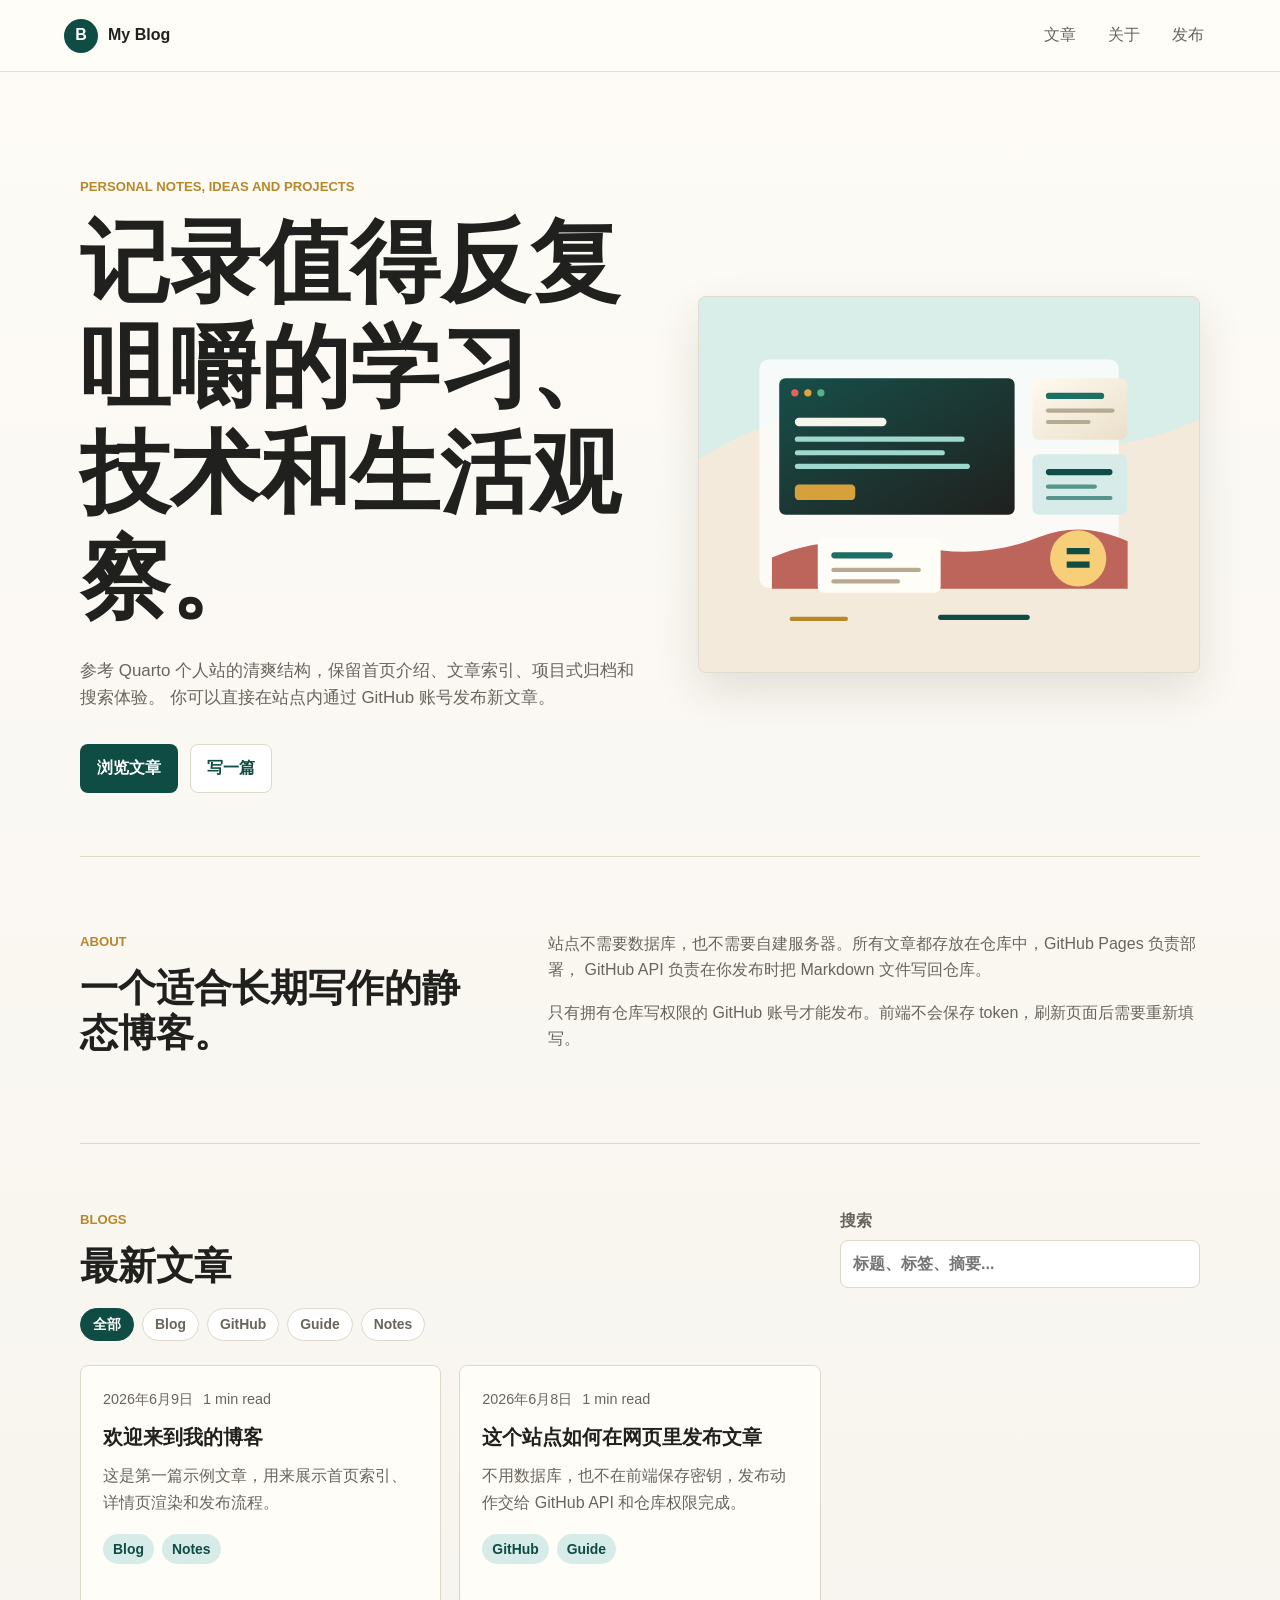
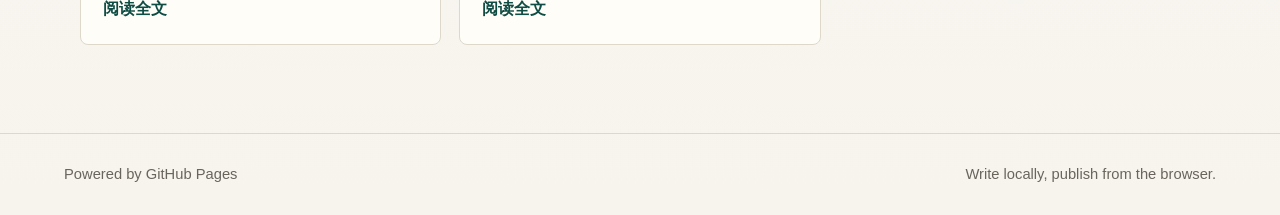
==== index.html @ bd6d5cb2 "initial" ====
<!doctype html>
<html lang="zh-CN">
  <head>
    <meta charset="utf-8">
    <meta name="viewport" content="width=device-width, initial-scale=1">
    <meta name="description" content="一个可直接在网页中发布文章的个人博客。">
    <title>My Blog</title>
    <link rel="stylesheet" href="assets/styles.css">
  </head>
  <body>
    <header class="site-header">
      <a class="brand" href="index.html" aria-label="回到首页">
        <span class="brand-mark">B</span>
        <span>My Blog</span>
      </a>
      <nav class="nav-links" aria-label="主导航">
        <a href="#posts">文章</a>
        <a href="#about">关于</a>
        <a href="publish.html">发布</a>
      </nav>
    </header>

    <main>
      <section class="hero-section" aria-labelledby="hero-title">
        <div class="hero-copy">
          <p class="eyebrow">Personal notes, ideas and projects</p>
          <h1 id="hero-title">记录值得反复咀嚼的学习、技术和生活观察。</h1>
          <p class="hero-text">
            参考 Quarto 个人站的清爽结构，保留首页介绍、文章索引、项目式归档和搜索体验。
            你可以直接在站点内通过 GitHub 账号发布新文章。
          </p>
          <div class="hero-actions">
            <a class="button primary" href="#posts">浏览文章</a>
            <a class="button secondary" href="publish.html">写一篇</a>
          </div>
        </div>
        <div class="hero-visual" aria-hidden="true">
          <img src="assets/hero.svg" alt="">
        </div>
      </section>

      <section class="intro-grid" id="about" aria-labelledby="about-title">
        <div>
          <p class="section-kicker">About</p>
          <h2 id="about-title">一个适合长期写作的静态博客。</h2>
        </div>
        <div class="intro-copy">
          <p>
            站点不需要数据库，也不需要自建服务器。所有文章都存放在仓库中，GitHub Pages 负责部署，
            GitHub API 负责在你发布时把 Markdown 文件写回仓库。
          </p>
          <p>
            只有拥有仓库写权限的 GitHub 账号才能发布。前端不会保存 token，刷新页面后需要重新填写。
          </p>
        </div>
      </section>

      <section class="posts-section" id="posts" aria-labelledby="posts-title">
        <div class="section-heading">
          <div>
            <p class="section-kicker">Blogs</p>
            <h2 id="posts-title">最新文章</h2>
          </div>
          <label class="search-box">
            <span>搜索</span>
            <input id="searchInput" type="search" placeholder="标题、标签、摘要..." autocomplete="off">
          </label>
        </div>
        <div class="filters" id="tagFilters" aria-label="文章标签筛选"></div>
        <div class="post-list" id="postList" aria-live="polite"></div>
        <p class="empty-state hidden" id="emptyState">没有找到匹配的文章。</p>
      </section>
    </main>

    <footer class="site-footer">
      <span>Powered by GitHub Pages</span>
      <span>Write locally, publish from the browser.</span>
    </footer>

    <script src="assets/home.js" type="module"></script>
  </body>
</html>
---- assets/styles.css ----
:root {
  color-scheme: light;
  --bg: #f7f4ee;
  --surface: #fffdf8;
  --surface-strong: #ffffff;
  --ink: #20201e;
  --muted: #69655d;
  --line: #ded8cb;
  --accent: #1d6f64;
  --accent-dark: #0f4c43;
  --accent-soft: #d7ece8;
  --gold: #b7872a;
  --rose: #b9584f;
  --shadow: 0 18px 45px rgba(44, 39, 28, 0.12);
  --radius: 8px;
  font-family:
    Inter, "Segoe UI", "PingFang SC", "Microsoft YaHei", Arial, sans-serif;
}

* {
  box-sizing: border-box;
}

html {
  scroll-behavior: smooth;
}

body {
  margin: 0;
  color: var(--ink);
  background:
    linear-gradient(180deg, rgba(255, 253, 248, 0.8), rgba(247, 244, 238, 0.95)),
    var(--bg);
  line-height: 1.65;
}

a {
  color: inherit;
}

img {
  display: block;
  max-width: 100%;
}

button,
input,
textarea {
  font: inherit;
}

.site-header {
  position: sticky;
  top: 0;
  z-index: 10;
  display: flex;
  align-items: center;
  justify-content: space-between;
  gap: 24px;
  min-height: 72px;
  padding: 14px clamp(18px, 5vw, 72px);
  border-bottom: 1px solid rgba(222, 216, 203, 0.8);
  background: rgba(255, 253, 248, 0.9);
  backdrop-filter: blur(18px);
}

.brand,
.nav-links,
.hero-actions,
.publish-actions,
.meta-row,
.tag-row,
.filters {
  display: flex;
  align-items: center;
}

.brand {
  gap: 10px;
  font-weight: 800;
  text-decoration: none;
}

.brand-mark {
  display: grid;
  width: 34px;
  height: 34px;
  place-items: center;
  border-radius: 50%;
  color: #fff;
  background: var(--accent-dark);
}

.nav-links {
  flex-wrap: wrap;
  justify-content: flex-end;
  gap: 8px;
}

.nav-links a {
  padding: 8px 12px;
  border-radius: 999px;
  color: var(--muted);
  text-decoration: none;
}

.nav-links a:hover,
.nav-links a[aria-current="page"] {
  color: var(--accent-dark);
  background: var(--accent-soft);
}

main {
  width: min(1120px, calc(100% - 36px));
  margin: 0 auto;
}

.hero-section {
  display: grid;
  grid-template-columns: minmax(0, 1.05fr) minmax(320px, 0.95fr);
  gap: clamp(28px, 5vw, 72px);
  align-items: center;
  min-height: calc(100vh - 116px);
  padding: clamp(46px, 8vw, 92px) 0 clamp(28px, 4vw, 54px);
}

.hero-copy {
  max-width: 680px;
}

.eyebrow,
.section-kicker {
  margin: 0 0 12px;
  color: var(--gold);
  font-size: 0.82rem;
  font-weight: 800;
  letter-spacing: 0;
  text-transform: uppercase;
}

h1,
h2,
h3 {
  margin: 0;
  line-height: 1.18;
}

h1 {
  max-width: 820px;
  font-size: clamp(2.45rem, 7vw, 5.8rem);
}

h2 {
  font-size: clamp(1.75rem, 3vw, 2.8rem);
}

h3 {
  font-size: 1.24rem;
}

.hero-text {
  max-width: 650px;
  margin: 24px 0 0;
  color: var(--muted);
  font-size: 1.06rem;
}

.hero-actions {
  flex-wrap: wrap;
  gap: 12px;
  margin-top: 32px;
}

.button {
  display: inline-flex;
  align-items: center;
  justify-content: center;
  min-height: 44px;
  padding: 10px 16px;
  border: 1px solid transparent;
  border-radius: var(--radius);
  font-weight: 800;
  text-decoration: none;
  cursor: pointer;
}

.button.primary {
  color: #fff;
  background: var(--accent-dark);
}

.button.primary:hover {
  background: #083a33;
}

.button.secondary {
  color: var(--accent-dark);
  border-color: var(--line);
  background: var(--surface-strong);
}

.button.secondary:hover {
  border-color: var(--accent);
}

.hero-visual {
  overflow: hidden;
  border: 1px solid rgba(222, 216, 203, 0.88);
  border-radius: var(--radius);
  box-shadow: var(--shadow);
  background: #f4eee0;
}

.intro-grid {
  display: grid;
  grid-template-columns: minmax(220px, 0.78fr) minmax(0, 1.22fr);
  gap: clamp(24px, 4vw, 64px);
  padding: 74px 0;
  border-top: 1px solid var(--line);
}

.intro-copy p {
  margin: 0 0 16px;
  color: var(--muted);
}

.posts-section {
  padding: 64px 0 88px;
  border-top: 1px solid var(--line);
}

.section-heading {
  display: flex;
  align-items: end;
  justify-content: space-between;
  gap: 24px;
  margin-bottom: 20px;
}

.section-heading.compact {
  align-items: center;
  margin: 0;
}

.search-box {
  display: grid;
  gap: 6px;
  width: min(360px, 100%);
  color: var(--muted);
  font-weight: 700;
}

input,
textarea {
  width: 100%;
  min-height: 44px;
  border: 1px solid var(--line);
  border-radius: var(--radius);
  padding: 10px 12px;
  color: var(--ink);
  background: var(--surface-strong);
  outline: none;
}

textarea {
  resize: vertical;
}

input:focus,
textarea:focus {
  border-color: var(--accent);
  box-shadow: 0 0 0 3px rgba(29, 111, 100, 0.16);
}

.filters {
  flex-wrap: wrap;
  gap: 8px;
  margin: 18px 0 24px;
}

.tag-filter,
.tag {
  display: inline-flex;
  align-items: center;
  min-height: 30px;
  border-radius: 999px;
  font-size: 0.87rem;
  font-weight: 750;
}

.tag-filter {
  border: 1px solid var(--line);
  padding: 4px 12px;
  color: var(--muted);
  background: var(--surface-strong);
  cursor: pointer;
}

.tag-filter.active {
  color: #fff;
  border-color: var(--accent-dark);
  background: var(--accent-dark);
}

.post-list {
  display: grid;
  grid-template-columns: repeat(3, minmax(0, 1fr));
  gap: 18px;
}

.post-card {
  display: flex;
  flex-direction: column;
  min-height: 280px;
  padding: 22px;
  border: 1px solid var(--line);
  border-radius: var(--radius);
  background: var(--surface);
  text-decoration: none;
  transition:
    transform 160ms ease,
    box-shadow 160ms ease,
    border-color 160ms ease;
}

.post-card:hover {
  transform: translateY(-3px);
  border-color: rgba(29, 111, 100, 0.45);
  box-shadow: var(--shadow);
}

.post-card p {
  margin: 14px 0 0;
  color: var(--muted);
}

.post-card .read-more {
  margin-top: auto;
  color: var(--accent-dark);
  font-weight: 850;
}

.meta-row {
  flex-wrap: wrap;
  gap: 10px;
  margin-bottom: 14px;
  color: var(--muted);
  font-size: 0.9rem;
}

.tag-row {
  flex-wrap: wrap;
  gap: 8px;
  margin-top: 18px;
}

.tag {
  padding: 3px 10px;
  color: var(--accent-dark);
  background: var(--accent-soft);
}

.empty-state,
.loading {
  color: var(--muted);
}

.hidden {
  display: none;
}

.article-shell,
.publish-shell {
  padding: 54px 0 88px;
}

.back-link {
  display: inline-block;
  margin-bottom: 26px;
  color: var(--accent-dark);
  font-weight: 800;
  text-decoration: none;
}

.article {
  width: min(820px, 100%);
}

.article header {
  margin-bottom: 34px;
  padding-bottom: 28px;
  border-bottom: 1px solid var(--line);
}

.article h1 {
  font-size: clamp(2rem, 6vw, 4.25rem);
}

.article h2 {
  margin-top: 2em;
  font-size: clamp(1.45rem, 3vw, 2rem);
}

.article h3 {
  margin-top: 1.6em;
}

.article p,
.article li {
  color: #343330;
}

.article a {
  color: var(--accent-dark);
  font-weight: 700;
}

.article code {
  border-radius: 6px;
  padding: 2px 5px;
  background: #eee7d9;
}

.article pre {
  overflow: auto;
  padding: 16px;
  border-radius: var(--radius);
  color: #f6f1e7;
  background: #20201e;
}

.article pre code {
  padding: 0;
  background: transparent;
}

.article blockquote {
  margin: 22px 0;
  padding: 2px 0 2px 18px;
  border-left: 4px solid var(--accent);
  color: var(--muted);
}

.publish-shell {
  display: grid;
  grid-template-columns: minmax(0, 0.92fr) minmax(320px, 0.78fr);
  gap: 30px;
  align-items: start;
}

.publish-heading {
  grid-column: 1 / -1;
  max-width: 780px;
}

.publish-heading p {
  color: var(--muted);
}

.publish-form,
.preview-panel {
  display: grid;
  gap: 18px;
}

fieldset,
.preview-panel {
  margin: 0;
  border: 1px solid var(--line);
  border-radius: var(--radius);
  padding: 22px;
  background: var(--surface);
}

legend {
  padding: 0 8px;
  color: var(--accent-dark);
  font-weight: 850;
}

label {
  display: grid;
  gap: 7px;
  color: var(--muted);
  font-weight: 750;
}

.form-grid {
  display: grid;
  grid-template-columns: repeat(2, minmax(0, 1fr));
  gap: 14px;
}

fieldset > label,
fieldset > .form-grid {
  margin-top: 14px;
}

.publish-actions {
  justify-content: flex-end;
  gap: 12px;
}

.status {
  margin: 0;
  min-height: 28px;
  color: var(--muted);
  font-weight: 750;
}

.status.success {
  color: var(--accent-dark);
}

.status.error {
  color: var(--rose);
}

.preview-panel {
  position: sticky;
  top: 92px;
}

.article.preview {
  width: 100%;
  max-height: calc(100vh - 210px);
  overflow: auto;
  padding-top: 18px;
}

.article.preview h1 {
  font-size: clamp(1.75rem, 4vw, 2.5rem);
}

.site-footer {
  display: flex;
  flex-wrap: wrap;
  justify-content: space-between;
  gap: 12px;
  padding: 28px clamp(18px, 5vw, 72px);
  border-top: 1px solid var(--line);
  color: var(--muted);
  font-size: 0.92rem;
}

@media (max-width: 920px) {
  .hero-section,
  .intro-grid,
  .publish-shell {
    grid-template-columns: 1fr;
  }

  .hero-section {
    min-height: auto;
  }

  .post-list {
    grid-template-columns: repeat(2, minmax(0, 1fr));
  }

  .preview-panel {
    position: static;
  }

  .article.preview {
    max-height: none;
  }
}

@media (max-width: 640px) {
  .site-header,
  .section-heading,
  .site-footer {
    align-items: flex-start;
    flex-direction: column;
  }

  .site-header {
    position: static;
  }

  main {
    width: min(100% - 28px, 1120px);
  }

  .post-list,
  .form-grid {
    grid-template-columns: 1fr;
  }

  .post-card {
    min-height: 240px;
  }

  .publish-actions {
    align-items: stretch;
    flex-direction: column;
  }

  .button {
    width: 100%;
  }
}
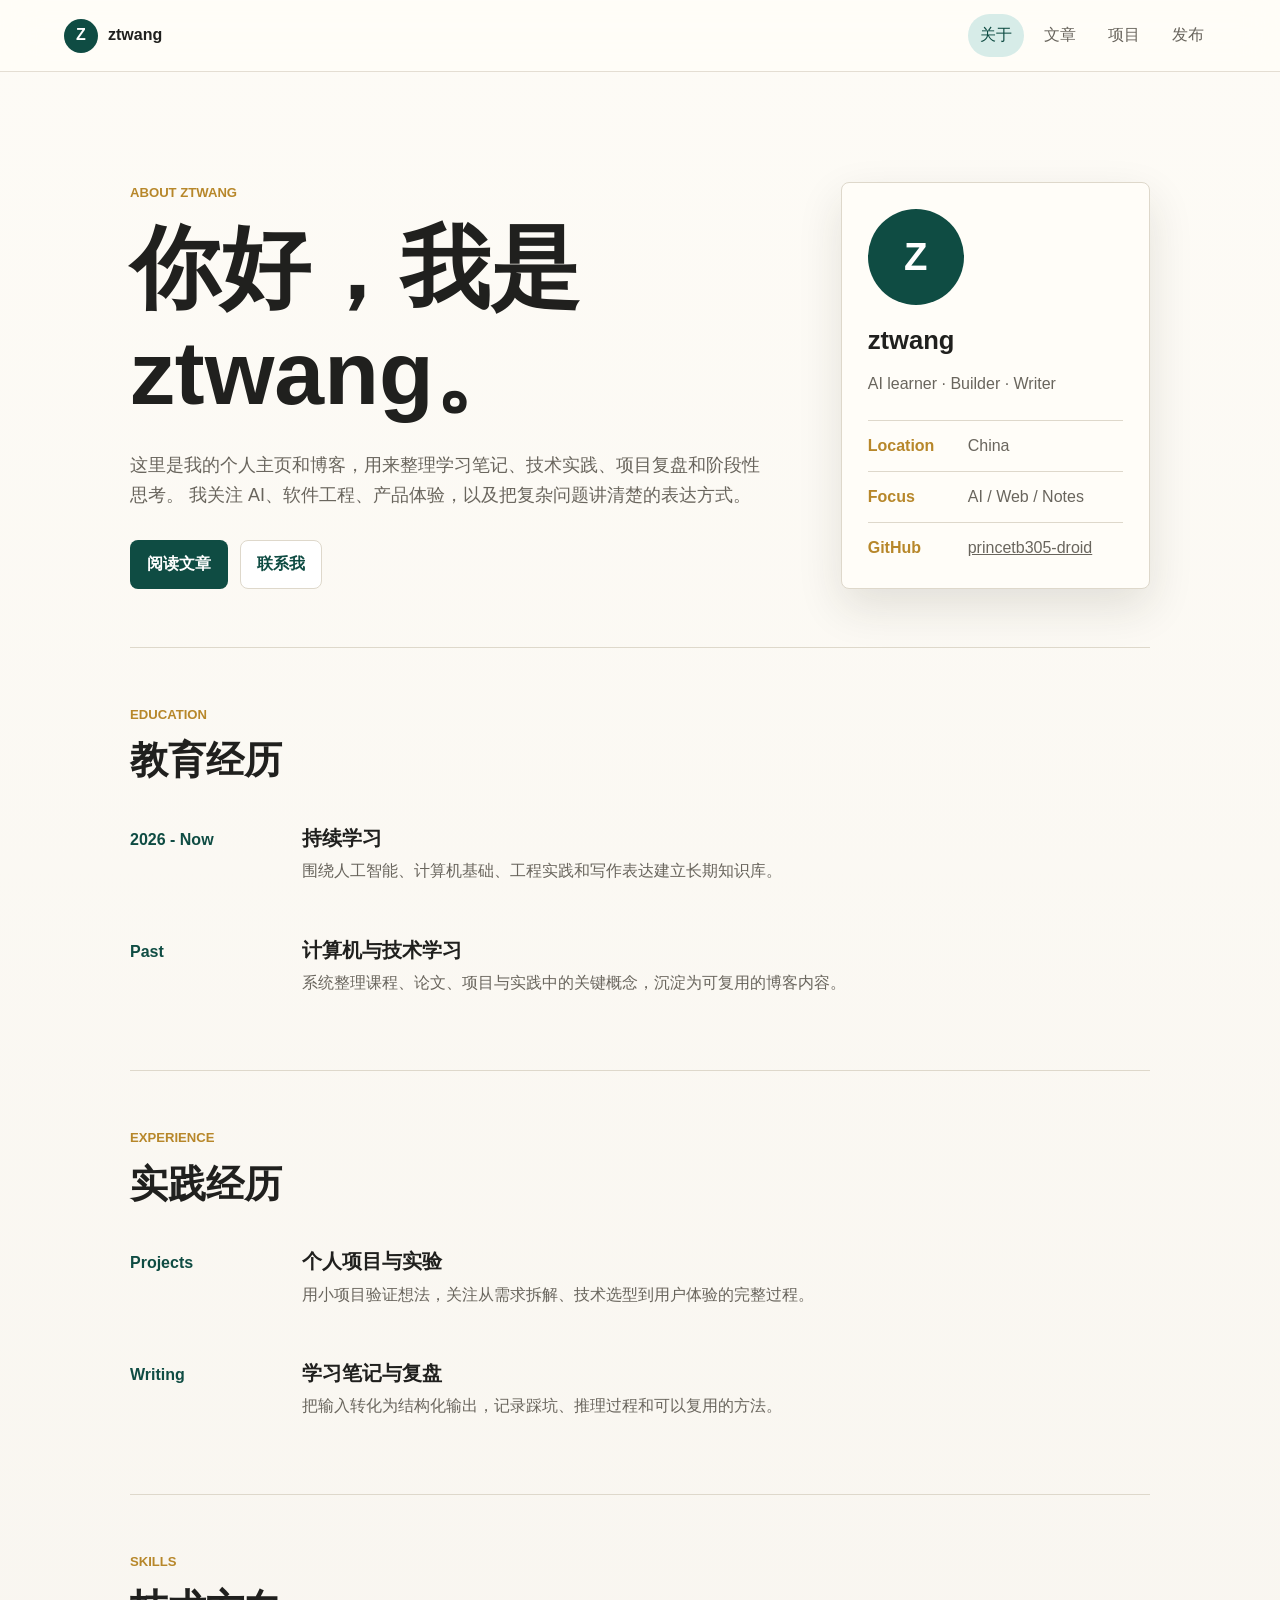
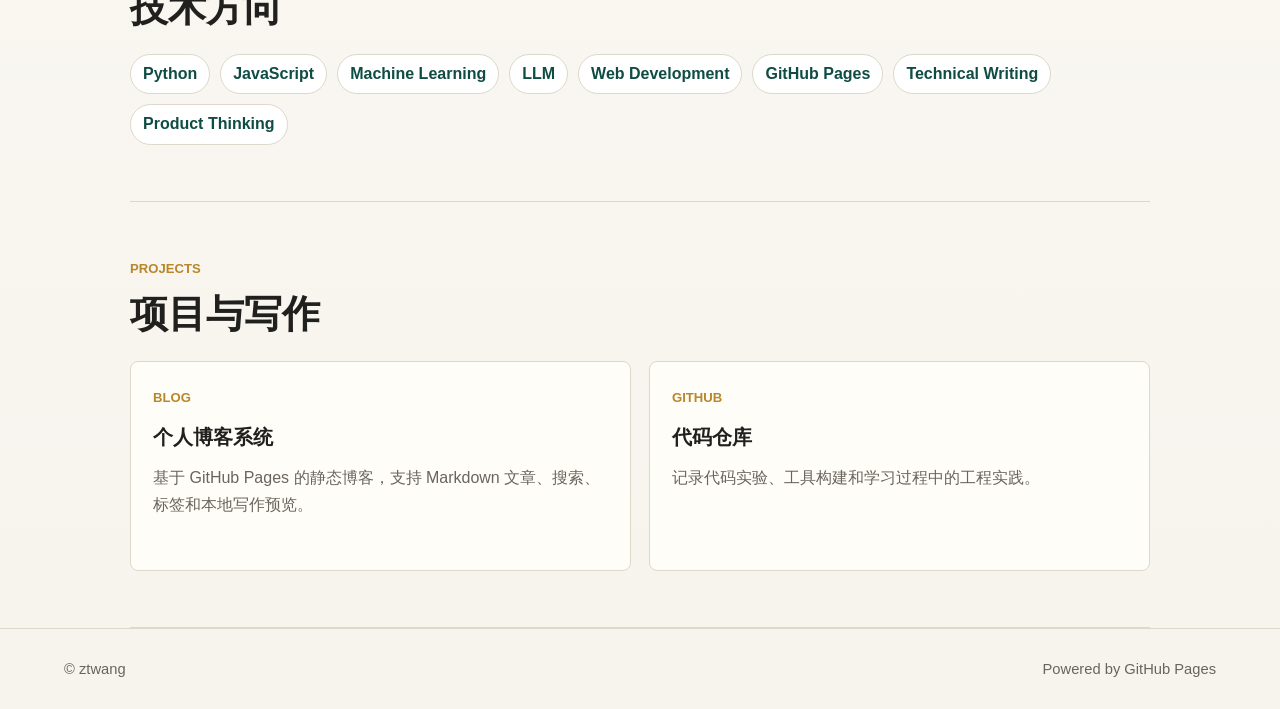
==== commit 3b93fb18: "Update homepage and articles page" ====
--- a/index.html
+++ b/index.html
@@ -3,80 +3,137 @@
   <head>
     <meta charset="utf-8">
     <meta name="viewport" content="width=device-width, initial-scale=1">
-    <meta name="description" content="一个可直接在网页中发布文章的个人博客。">
-    <title>My Blog</title>
+    <meta name="description" content="ztwang 的个人主页与博客。">
+    <title>ztwang - About</title>
     <link rel="stylesheet" href="assets/styles.css">
   </head>
   <body>
     <header class="site-header">
       <a class="brand" href="index.html" aria-label="回到首页">
-        <span class="brand-mark">B</span>
-        <span>My Blog</span>
+        <span class="brand-mark">Z</span>
+        <span>ztwang</span>
       </a>
       <nav class="nav-links" aria-label="主导航">
-        <a href="#posts">文章</a>
-        <a href="#about">关于</a>
+        <a aria-current="page" href="index.html">关于</a>
+        <a href="articles.html">文章</a>
+        <a href="#projects">项目</a>
         <a href="publish.html">发布</a>
       </nav>
     </header>
 
-    <main>
-      <section class="hero-section" aria-labelledby="hero-title">
-        <div class="hero-copy">
-          <p class="eyebrow">Personal notes, ideas and projects</p>
-          <h1 id="hero-title">记录值得反复咀嚼的学习、技术和生活观察。</h1>
-          <p class="hero-text">
-            参考 Quarto 个人站的清爽结构，保留首页介绍、文章索引、项目式归档和搜索体验。
-            你可以直接在站点内通过 GitHub 账号发布新文章。
+    <main class="profile-page">
+      <section class="profile-hero" aria-labelledby="profile-title">
+        <div class="profile-copy">
+          <p class="eyebrow">About ztwang</p>
+          <h1 id="profile-title">你好，我是 ztwang。</h1>
+          <p class="profile-lead">
+            这里是我的个人主页和博客，用来整理学习笔记、技术实践、项目复盘和阶段性思考。
+            我关注 AI、软件工程、产品体验，以及把复杂问题讲清楚的表达方式。
           </p>
-          <div class="hero-actions">
-            <a class="button primary" href="#posts">浏览文章</a>
-            <a class="button secondary" href="publish.html">写一篇</a>
+          <div class="profile-links" aria-label="个人链接">
+            <a class="button primary" href="articles.html">阅读文章</a>
+            <a class="button secondary" href="mailto:your-email@example.com">联系我</a>
           </div>
         </div>
-        <div class="hero-visual" aria-hidden="true">
-          <img src="assets/hero.svg" alt="">
+        <aside class="profile-card" aria-label="个人信息">
+          <div class="avatar" aria-hidden="true">Z</div>
+          <h2>ztwang</h2>
+          <p>AI learner · Builder · Writer</p>
+          <dl class="quick-facts">
+            <div>
+              <dt>Location</dt>
+              <dd>China</dd>
+            </div>
+            <div>
+              <dt>Focus</dt>
+              <dd>AI / Web / Notes</dd>
+            </div>
+            <div>
+              <dt>GitHub</dt>
+              <dd><a href="https://github.com/princetb305-droid">princetb305-droid</a></dd>
+            </div>
+          </dl>
+        </aside>
+      </section>
+
+      <section class="resume-section" aria-labelledby="education-title">
+        <p class="section-kicker">Education</p>
+        <h2 id="education-title">教育经历</h2>
+        <div class="timeline">
+          <article class="timeline-item">
+            <span class="timeline-date">2026 - Now</span>
+            <div>
+              <h3>持续学习</h3>
+              <p>围绕人工智能、计算机基础、工程实践和写作表达建立长期知识库。</p>
+            </div>
+          </article>
+          <article class="timeline-item">
+            <span class="timeline-date">Past</span>
+            <div>
+              <h3>计算机与技术学习</h3>
+              <p>系统整理课程、论文、项目与实践中的关键概念，沉淀为可复用的博客内容。</p>
+            </div>
+          </article>
         </div>
       </section>
 
-      <section class="intro-grid" id="about" aria-labelledby="about-title">
-        <div>
-          <p class="section-kicker">About</p>
-          <h2 id="about-title">一个适合长期写作的静态博客。</h2>
-        </div>
-        <div class="intro-copy">
-          <p>
-            站点不需要数据库，也不需要自建服务器。所有文章都存放在仓库中，GitHub Pages 负责部署，
-            GitHub API 负责在你发布时把 Markdown 文件写回仓库。
-          </p>
-          <p>
-            只有拥有仓库写权限的 GitHub 账号才能发布。前端不会保存 token，刷新页面后需要重新填写。
-          </p>
+      <section class="resume-section" aria-labelledby="experience-title">
+        <p class="section-kicker">Experience</p>
+        <h2 id="experience-title">实践经历</h2>
+        <div class="timeline">
+          <article class="timeline-item">
+            <span class="timeline-date">Projects</span>
+            <div>
+              <h3>个人项目与实验</h3>
+              <p>用小项目验证想法，关注从需求拆解、技术选型到用户体验的完整过程。</p>
+            </div>
+          </article>
+          <article class="timeline-item">
+            <span class="timeline-date">Writing</span>
+            <div>
+              <h3>学习笔记与复盘</h3>
+              <p>把输入转化为结构化输出，记录踩坑、推理过程和可以复用的方法。</p>
+            </div>
+          </article>
         </div>
       </section>
 
-      <section class="posts-section" id="posts" aria-labelledby="posts-title">
-        <div class="section-heading">
-          <div>
-            <p class="section-kicker">Blogs</p>
-            <h2 id="posts-title">最新文章</h2>
-          </div>
-          <label class="search-box">
-            <span>搜索</span>
-            <input id="searchInput" type="search" placeholder="标题、标签、摘要..." autocomplete="off">
-          </label>
+      <section class="resume-section" aria-labelledby="skills-title">
+        <p class="section-kicker">Skills</p>
+        <h2 id="skills-title">技术方向</h2>
+        <div class="skill-cloud">
+          <span>Python</span>
+          <span>JavaScript</span>
+          <span>Machine Learning</span>
+          <span>LLM</span>
+          <span>Web Development</span>
+          <span>GitHub Pages</span>
+          <span>Technical Writing</span>
+          <span>Product Thinking</span>
         </div>
-        <div class="filters" id="tagFilters" aria-label="文章标签筛选"></div>
-        <div class="post-list" id="postList" aria-live="polite"></div>
-        <p class="empty-state hidden" id="emptyState">没有找到匹配的文章。</p>
+      </section>
+
+      <section class="resume-section" id="projects" aria-labelledby="projects-title">
+        <p class="section-kicker">Projects</p>
+        <h2 id="projects-title">项目与写作</h2>
+        <div class="project-grid">
+          <a class="project-card" href="articles.html">
+            <span>Blog</span>
+            <h3>个人博客系统</h3>
+            <p>基于 GitHub Pages 的静态博客，支持 Markdown 文章、搜索、标签和本地写作预览。</p>
+          </a>
+          <a class="project-card" href="https://github.com/princetb305-droid">
+            <span>GitHub</span>
+            <h3>代码仓库</h3>
+            <p>记录代码实验、工具构建和学习过程中的工程实践。</p>
+          </a>
+        </div>
       </section>
     </main>
 
     <footer class="site-footer">
+      <span>© ztwang</span>
       <span>Powered by GitHub Pages</span>
-      <span>Write locally, publish from the browser.</span>
     </footer>
-
-    <script src="assets/home.js" type="module"></script>
   </body>
 </html>
--- a/assets/styles.css
+++ b/assets/styles.css
@@ -211,6 +211,185 @@
   background: #f4eee0;
 }
 
+.profile-page {
+  width: min(1020px, calc(100% - 36px));
+}
+
+.profile-hero {
+  display: grid;
+  grid-template-columns: minmax(0, 1.15fr) minmax(280px, 0.55fr);
+  gap: clamp(28px, 5vw, 64px);
+  align-items: center;
+  padding: clamp(56px, 9vw, 110px) 0 58px;
+  border-bottom: 1px solid var(--line);
+}
+
+.profile-copy {
+  max-width: 720px;
+}
+
+.profile-lead {
+  max-width: 690px;
+  margin: 24px 0 0;
+  color: var(--muted);
+  font-size: 1.12rem;
+}
+
+.profile-links {
+  display: flex;
+  flex-wrap: wrap;
+  gap: 12px;
+  margin-top: 30px;
+}
+
+.profile-card {
+  padding: 26px;
+  border: 1px solid var(--line);
+  border-radius: var(--radius);
+  background: var(--surface);
+  box-shadow: var(--shadow);
+}
+
+.avatar {
+  display: grid;
+  width: 96px;
+  height: 96px;
+  margin-bottom: 20px;
+  place-items: center;
+  border-radius: 50%;
+  color: #fff;
+  background: var(--accent-dark);
+  font-size: 2.4rem;
+  font-weight: 900;
+}
+
+.profile-card h2 {
+  font-size: 1.6rem;
+}
+
+.profile-card p,
+.quick-facts dd,
+.timeline-item p,
+.project-card p,
+.articles-hero p {
+  color: var(--muted);
+}
+
+.quick-facts {
+  display: grid;
+  gap: 12px;
+  margin: 22px 0 0;
+}
+
+.quick-facts div {
+  display: grid;
+  grid-template-columns: 86px minmax(0, 1fr);
+  gap: 14px;
+  padding-top: 12px;
+  border-top: 1px solid var(--line);
+}
+
+.quick-facts dt {
+  color: var(--gold);
+  font-weight: 850;
+}
+
+.quick-facts dd {
+  margin: 0;
+}
+
+.resume-section {
+  padding: 56px 0;
+  border-bottom: 1px solid var(--line);
+}
+
+.timeline {
+  display: grid;
+  gap: 18px;
+  margin-top: 26px;
+}
+
+.timeline-item {
+  display: grid;
+  grid-template-columns: 150px minmax(0, 1fr);
+  gap: 22px;
+  padding: 18px 0;
+}
+
+.timeline-date {
+  color: var(--accent-dark);
+  font-weight: 850;
+}
+
+.timeline-item p {
+  margin: 8px 0 0;
+}
+
+.skill-cloud {
+  display: flex;
+  flex-wrap: wrap;
+  gap: 10px;
+  margin-top: 24px;
+}
+
+.skill-cloud span {
+  display: inline-flex;
+  min-height: 36px;
+  align-items: center;
+  padding: 6px 12px;
+  border: 1px solid var(--line);
+  border-radius: 999px;
+  color: var(--accent-dark);
+  background: var(--surface-strong);
+  font-weight: 800;
+}
+
+.project-grid {
+  display: grid;
+  grid-template-columns: repeat(2, minmax(0, 1fr));
+  gap: 18px;
+  margin-top: 24px;
+}
+
+.project-card {
+  display: block;
+  min-height: 210px;
+  padding: 22px;
+  border: 1px solid var(--line);
+  border-radius: var(--radius);
+  background: var(--surface);
+  text-decoration: none;
+}
+
+.project-card:hover {
+  border-color: rgba(29, 111, 100, 0.45);
+  box-shadow: var(--shadow);
+}
+
+.project-card span {
+  color: var(--gold);
+  font-size: 0.82rem;
+  font-weight: 850;
+  text-transform: uppercase;
+}
+
+.project-card h3 {
+  margin-top: 16px;
+}
+
+.articles-hero {
+  padding: clamp(54px, 8vw, 92px) 0 34px;
+}
+
+.articles-hero h1 {
+  font-size: clamp(2.7rem, 8vw, 5.8rem);
+}
+
+.articles-hero p {
+  margin: 20px 0 0;
+  font-size: 1.08rem;
+}
+
 .intro-grid {
   display: grid;
   grid-template-columns: minmax(220px, 0.78fr) minmax(0, 1.22fr);
@@ -227,6 +406,10 @@
 .posts-section {
   padding: 64px 0 88px;
   border-top: 1px solid var(--line);
+}
+
+.posts-section.standalone {
+  padding-top: 44px;
 }
 
 .section-heading {
@@ -545,6 +728,7 @@
 
 @media (max-width: 920px) {
   .hero-section,
+  .profile-hero,
   .intro-grid,
   .publish-shell {
     grid-template-columns: 1fr;
@@ -556,6 +740,10 @@
 
   .post-list {
     grid-template-columns: repeat(2, minmax(0, 1fr));
+  }
+
+  .project-grid {
+    grid-template-columns: 1fr;
   }
 
   .preview-panel {
@@ -588,6 +776,12 @@
     grid-template-columns: 1fr;
   }
 
+  .timeline-item,
+  .quick-facts div {
+    grid-template-columns: 1fr;
+    gap: 6px;
+  }
+
   .post-card {
     min-height: 240px;
   }
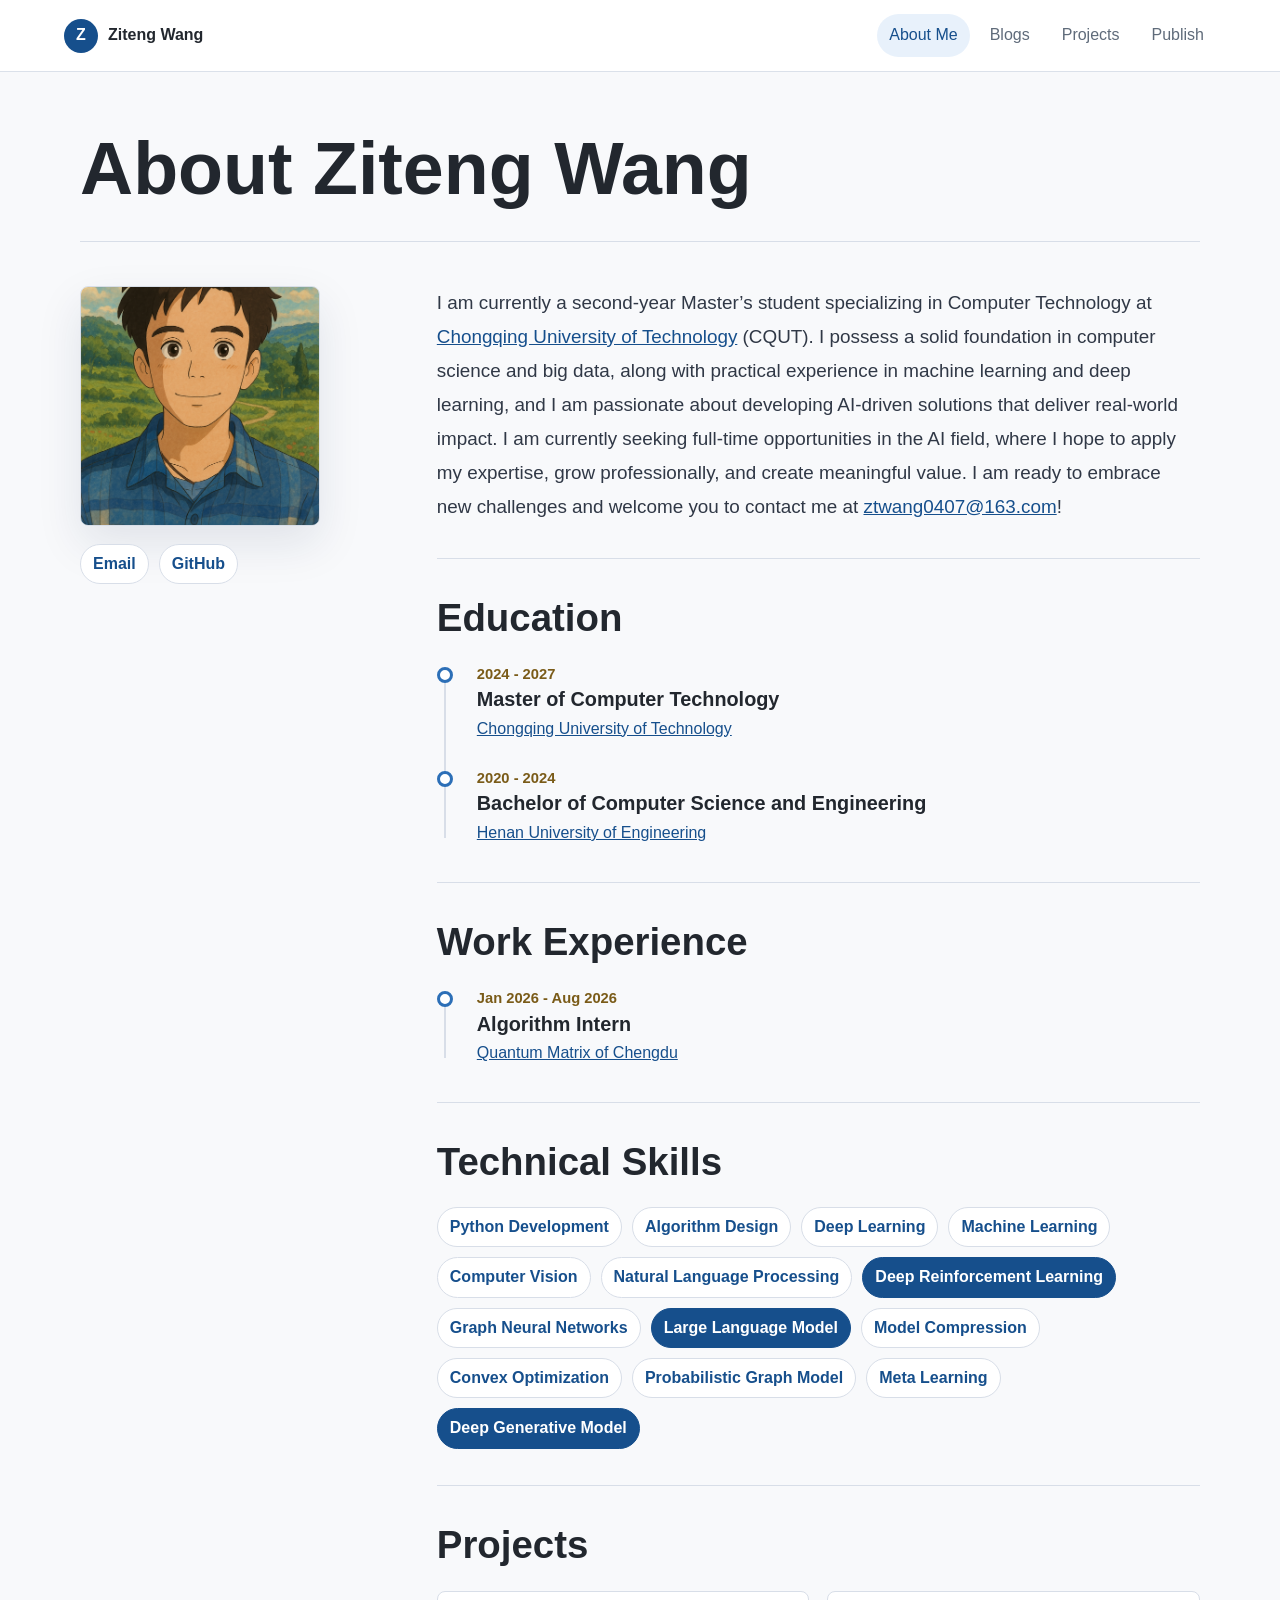
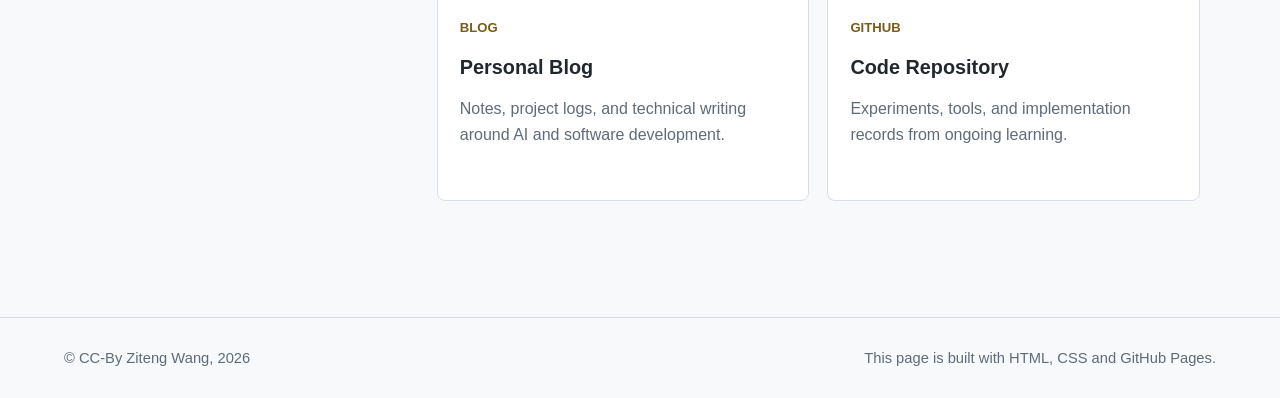
==== commit b0516939: "Update homepage to Quarto about style" ====
--- a/index.html
+++ b/index.html
@@ -1,139 +1,131 @@
 <!doctype html>
-<html lang="zh-CN">
+<html lang="en">
   <head>
     <meta charset="utf-8">
     <meta name="viewport" content="width=device-width, initial-scale=1">
-    <meta name="description" content="ztwang 的个人主页与博客。">
-    <title>ztwang - About</title>
+    <meta name="description" content="About Ziteng Wang.">
+    <title>About Ziteng Wang</title>
+    <link rel="icon" href="assets/images/icon.avif">
     <link rel="stylesheet" href="assets/styles.css">
   </head>
   <body>
     <header class="site-header">
-      <a class="brand" href="index.html" aria-label="回到首页">
+      <a class="brand" href="index.html" aria-label="Back to home">
         <span class="brand-mark">Z</span>
-        <span>ztwang</span>
+        <span>Ziteng Wang</span>
       </a>
-      <nav class="nav-links" aria-label="主导航">
-        <a aria-current="page" href="index.html">关于</a>
-        <a href="articles.html">文章</a>
-        <a href="#projects">项目</a>
-        <a href="publish.html">发布</a>
+      <nav class="nav-links" aria-label="Main navigation">
+        <a aria-current="page" href="index.html">About Me</a>
+        <a href="articles.html">Blogs</a>
+        <a href="#projects">Projects</a>
+        <a href="publish.html">Publish</a>
       </nav>
     </header>
 
-    <main class="profile-page">
-      <section class="profile-hero" aria-labelledby="profile-title">
-        <div class="profile-copy">
-          <p class="eyebrow">About ztwang</p>
-          <h1 id="profile-title">你好，我是 ztwang。</h1>
-          <p class="profile-lead">
-            这里是我的个人主页和博客，用来整理学习笔记、技术实践、项目复盘和阶段性思考。
-            我关注 AI、软件工程、产品体验，以及把复杂问题讲清楚的表达方式。
+    <main class="about-page">
+      <header class="page-title">
+        <h1>About Ziteng Wang</h1>
+      </header>
+
+      <section class="about-layout" aria-labelledby="about-title">
+        <aside class="about-entity" aria-label="Profile">
+          <img class="about-image" src="assets/images/profile.png" alt="Portrait of Ziteng Wang">
+          <div class="about-links" aria-label="Profile links">
+            <a href="mailto:ztwang0407@163.com" aria-label="Email">Email</a>
+            <a href="https://github.com/princetb305-droid" aria-label="GitHub">GitHub</a>
+          </div>
+        </aside>
+
+        <div class="about-content">
+          <p class="about-intro" id="about-title">
+            I am currently a second-year Master’s student specializing in Computer Technology at
+            <a href="https://www.cqut.edu.cn/">Chongqing University of Technology</a> (CQUT).
+            I possess a solid foundation in computer science and big data, along with practical
+            experience in machine learning and deep learning, and I am passionate about developing
+            AI-driven solutions that deliver real-world impact. I am currently seeking full-time
+            opportunities in the AI field, where I hope to apply my expertise, grow professionally,
+            and create meaningful value. I am ready to embrace new challenges and welcome you to
+            contact me at <a href="mailto:ztwang0407@163.com">ztwang0407@163.com</a>!
           </p>
-          <div class="profile-links" aria-label="个人链接">
-            <a class="button primary" href="articles.html">阅读文章</a>
-            <a class="button secondary" href="mailto:your-email@example.com">联系我</a>
-          </div>
-        </div>
-        <aside class="profile-card" aria-label="个人信息">
-          <div class="avatar" aria-hidden="true">Z</div>
-          <h2>ztwang</h2>
-          <p>AI learner · Builder · Writer</p>
-          <dl class="quick-facts">
-            <div>
-              <dt>Location</dt>
-              <dd>China</dd>
+
+          <section class="resume-section" aria-labelledby="education-title">
+            <h2 id="education-title">Education</h2>
+            <div class="timeline">
+              <article class="timeline-item">
+                <span class="timeline-dot" aria-hidden="true"></span>
+                <div class="timeline-content">
+                  <div class="year">2024 - 2027</div>
+                  <h3>Master of Computer Technology</h3>
+                  <p><a href="https://www.cqut.edu.cn/">Chongqing University of Technology</a></p>
+                </div>
+              </article>
+              <article class="timeline-item">
+                <span class="timeline-dot" aria-hidden="true"></span>
+                <div class="timeline-content">
+                  <div class="year">2020 - 2024</div>
+                  <h3>Bachelor of Computer Science and Engineering</h3>
+                  <p><a href="https://www.haue.edu.cn/">Henan University of Engineering</a></p>
+                </div>
+              </article>
             </div>
-            <div>
-              <dt>Focus</dt>
-              <dd>AI / Web / Notes</dd>
+          </section>
+
+          <section class="resume-section" aria-labelledby="experience-title">
+            <h2 id="experience-title">Work Experience</h2>
+            <div class="timeline">
+              <article class="timeline-item">
+                <span class="timeline-dot" aria-hidden="true"></span>
+                <div class="timeline-content">
+                  <div class="year">Jan 2026 - Aug 2026</div>
+                  <h3>Algorithm Intern</h3>
+                  <p><a href="http://www.datamatrixai.com/#/index">Quantum Matrix of Chengdu</a></p>
+                </div>
+              </article>
             </div>
-            <div>
-              <dt>GitHub</dt>
-              <dd><a href="https://github.com/princetb305-droid">princetb305-droid</a></dd>
+          </section>
+
+          <section class="resume-section" aria-labelledby="skills-title">
+            <h2 id="skills-title">Technical Skills</h2>
+            <div class="tech-tags">
+              <span>Python Development</span>
+              <span>Algorithm Design</span>
+              <span>Deep Learning</span>
+              <span>Machine Learning</span>
+              <span>Computer Vision</span>
+              <span>Natural Language Processing</span>
+              <span class="highlight">Deep Reinforcement Learning</span>
+              <span>Graph Neural Networks</span>
+              <span class="highlight">Large Language Model</span>
+              <span>Model Compression</span>
+              <span>Convex Optimization</span>
+              <span>Probabilistic Graph Model</span>
+              <span>Meta Learning</span>
+              <span class="highlight">Deep Generative Model</span>
             </div>
-          </dl>
-        </aside>
-      </section>
+          </section>
 
-      <section class="resume-section" aria-labelledby="education-title">
-        <p class="section-kicker">Education</p>
-        <h2 id="education-title">教育经历</h2>
-        <div class="timeline">
-          <article class="timeline-item">
-            <span class="timeline-date">2026 - Now</span>
-            <div>
-              <h3>持续学习</h3>
-              <p>围绕人工智能、计算机基础、工程实践和写作表达建立长期知识库。</p>
+          <section class="resume-section" id="projects" aria-labelledby="projects-title">
+            <h2 id="projects-title">Projects</h2>
+            <div class="project-grid">
+              <a class="project-card" href="articles.html">
+                <span>Blog</span>
+                <h3>Personal Blog</h3>
+                <p>Notes, project logs, and technical writing around AI and software development.</p>
+              </a>
+              <a class="project-card" href="https://github.com/princetb305-droid">
+                <span>GitHub</span>
+                <h3>Code Repository</h3>
+                <p>Experiments, tools, and implementation records from ongoing learning.</p>
+              </a>
             </div>
-          </article>
-          <article class="timeline-item">
-            <span class="timeline-date">Past</span>
-            <div>
-              <h3>计算机与技术学习</h3>
-              <p>系统整理课程、论文、项目与实践中的关键概念，沉淀为可复用的博客内容。</p>
-            </div>
-          </article>
-        </div>
-      </section>
-
-      <section class="resume-section" aria-labelledby="experience-title">
-        <p class="section-kicker">Experience</p>
-        <h2 id="experience-title">实践经历</h2>
-        <div class="timeline">
-          <article class="timeline-item">
-            <span class="timeline-date">Projects</span>
-            <div>
-              <h3>个人项目与实验</h3>
-              <p>用小项目验证想法，关注从需求拆解、技术选型到用户体验的完整过程。</p>
-            </div>
-          </article>
-          <article class="timeline-item">
-            <span class="timeline-date">Writing</span>
-            <div>
-              <h3>学习笔记与复盘</h3>
-              <p>把输入转化为结构化输出，记录踩坑、推理过程和可以复用的方法。</p>
-            </div>
-          </article>
-        </div>
-      </section>
-
-      <section class="resume-section" aria-labelledby="skills-title">
-        <p class="section-kicker">Skills</p>
-        <h2 id="skills-title">技术方向</h2>
-        <div class="skill-cloud">
-          <span>Python</span>
-          <span>JavaScript</span>
-          <span>Machine Learning</span>
-          <span>LLM</span>
-          <span>Web Development</span>
-          <span>GitHub Pages</span>
-          <span>Technical Writing</span>
-          <span>Product Thinking</span>
-        </div>
-      </section>
-
-      <section class="resume-section" id="projects" aria-labelledby="projects-title">
-        <p class="section-kicker">Projects</p>
-        <h2 id="projects-title">项目与写作</h2>
-        <div class="project-grid">
-          <a class="project-card" href="articles.html">
-            <span>Blog</span>
-            <h3>个人博客系统</h3>
-            <p>基于 GitHub Pages 的静态博客，支持 Markdown 文章、搜索、标签和本地写作预览。</p>
-          </a>
-          <a class="project-card" href="https://github.com/princetb305-droid">
-            <span>GitHub</span>
-            <h3>代码仓库</h3>
-            <p>记录代码实验、工具构建和学习过程中的工程实践。</p>
-          </a>
+          </section>
         </div>
       </section>
     </main>
 
     <footer class="site-footer">
-      <span>© ztwang</span>
-      <span>Powered by GitHub Pages</span>
+      <span>© CC-By Ziteng Wang, 2026</span>
+      <span>This page is built with HTML, CSS and GitHub Pages.</span>
     </footer>
   </body>
 </html>
--- a/assets/styles.css
+++ b/assets/styles.css
@@ -1,17 +1,17 @@
 :root {
   color-scheme: light;
-  --bg: #f7f4ee;
-  --surface: #fffdf8;
+  --bg: #f8f9fb;
+  --surface: #ffffff;
   --surface-strong: #ffffff;
-  --ink: #20201e;
-  --muted: #69655d;
-  --line: #ded8cb;
-  --accent: #1d6f64;
-  --accent-dark: #0f4c43;
-  --accent-soft: #d7ece8;
-  --gold: #b7872a;
+  --ink: #22272e;
+  --muted: #5f6b7a;
+  --line: #d8dee8;
+  --accent: #2c6fb7;
+  --accent-dark: #164f8c;
+  --accent-soft: #e8f1fb;
+  --gold: #7a5b18;
   --rose: #b9584f;
-  --shadow: 0 18px 45px rgba(44, 39, 28, 0.12);
+  --shadow: 0 18px 45px rgba(24, 39, 75, 0.1);
   --radius: 8px;
   font-family:
     Inter, "Segoe UI", "PingFang SC", "Microsoft YaHei", Arial, sans-serif;
@@ -28,9 +28,7 @@
 body {
   margin: 0;
   color: var(--ink);
-  background:
-    linear-gradient(180deg, rgba(255, 253, 248, 0.8), rgba(247, 244, 238, 0.95)),
-    var(--bg);
+  background: var(--bg);
   line-height: 1.65;
 }
 
@@ -59,8 +57,8 @@
   gap: 24px;
   min-height: 72px;
   padding: 14px clamp(18px, 5vw, 72px);
-  border-bottom: 1px solid rgba(222, 216, 203, 0.8);
-  background: rgba(255, 253, 248, 0.9);
+  border-bottom: 1px solid rgba(216, 222, 232, 0.9);
+  background: rgba(255, 255, 255, 0.94);
   backdrop-filter: blur(18px);
 }
 
@@ -211,128 +209,49 @@
   background: #f4eee0;
 }
 
-.profile-page {
-  width: min(1020px, calc(100% - 36px));
-}
-
-.profile-hero {
-  display: grid;
-  grid-template-columns: minmax(0, 1.15fr) minmax(280px, 0.55fr);
-  gap: clamp(28px, 5vw, 64px);
-  align-items: center;
-  padding: clamp(56px, 9vw, 110px) 0 58px;
+.about-page {
+  width: min(1120px, calc(100% - 36px));
+}
+
+.page-title {
+  padding: 54px 0 28px;
   border-bottom: 1px solid var(--line);
 }
 
-.profile-copy {
-  max-width: 720px;
-}
-
-.profile-lead {
-  max-width: 690px;
-  margin: 24px 0 0;
-  color: var(--muted);
-  font-size: 1.12rem;
-}
-
-.profile-links {
-  display: flex;
-  flex-wrap: wrap;
-  gap: 12px;
-  margin-top: 30px;
-}
-
-.profile-card {
-  padding: 26px;
+.page-title h1 {
+  font-size: clamp(2.4rem, 6vw, 4.6rem);
+}
+
+.about-layout {
+  display: grid;
+  grid-template-columns: minmax(210px, 280px) minmax(0, 1fr);
+  gap: clamp(30px, 6vw, 82px);
+  align-items: start;
+  padding: 44px 0 80px;
+}
+
+.about-entity {
+  position: sticky;
+  top: 96px;
+}
+
+.about-image {
+  width: min(240px, 100%);
+  aspect-ratio: 1;
+  object-fit: cover;
+  border-radius: var(--radius);
   border: 1px solid var(--line);
-  border-radius: var(--radius);
-  background: var(--surface);
   box-shadow: var(--shadow);
 }
 
-.avatar {
-  display: grid;
-  width: 96px;
-  height: 96px;
-  margin-bottom: 20px;
-  place-items: center;
-  border-radius: 50%;
-  color: #fff;
-  background: var(--accent-dark);
-  font-size: 2.4rem;
-  font-weight: 900;
-}
-
-.profile-card h2 {
-  font-size: 1.6rem;
-}
-
-.profile-card p,
-.quick-facts dd,
-.timeline-item p,
-.project-card p,
-.articles-hero p {
-  color: var(--muted);
-}
-
-.quick-facts {
-  display: grid;
-  gap: 12px;
-  margin: 22px 0 0;
-}
-
-.quick-facts div {
-  display: grid;
-  grid-template-columns: 86px minmax(0, 1fr);
-  gap: 14px;
-  padding-top: 12px;
-  border-top: 1px solid var(--line);
-}
-
-.quick-facts dt {
-  color: var(--gold);
-  font-weight: 850;
-}
-
-.quick-facts dd {
-  margin: 0;
-}
-
-.resume-section {
-  padding: 56px 0;
-  border-bottom: 1px solid var(--line);
-}
-
-.timeline {
-  display: grid;
-  gap: 18px;
-  margin-top: 26px;
-}
-
-.timeline-item {
-  display: grid;
-  grid-template-columns: 150px minmax(0, 1fr);
-  gap: 22px;
-  padding: 18px 0;
-}
-
-.timeline-date {
-  color: var(--accent-dark);
-  font-weight: 850;
-}
-
-.timeline-item p {
-  margin: 8px 0 0;
-}
-
-.skill-cloud {
+.about-links {
   display: flex;
   flex-wrap: wrap;
   gap: 10px;
-  margin-top: 24px;
-}
-
-.skill-cloud span {
+  margin-top: 18px;
+}
+
+.about-links a {
   display: inline-flex;
   min-height: 36px;
   align-items: center;
@@ -340,8 +259,116 @@
   border: 1px solid var(--line);
   border-radius: 999px;
   color: var(--accent-dark);
-  background: var(--surface-strong);
+  background: var(--surface);
   font-weight: 800;
+  text-decoration: none;
+}
+
+.about-links a:hover {
+  border-color: var(--accent);
+  background: var(--accent-soft);
+}
+
+.about-content {
+  max-width: 790px;
+}
+
+.about-intro {
+  margin: 0 0 34px;
+  color: #303846;
+  font-size: 1.18rem;
+  line-height: 1.8;
+}
+
+.about-intro a,
+.timeline-content a,
+.project-card a {
+  color: var(--accent-dark);
+}
+
+.resume-section {
+  padding: 36px 0;
+  border-top: 1px solid var(--line);
+}
+
+.timeline {
+  position: relative;
+  display: grid;
+  gap: 24px;
+  margin-top: 22px;
+}
+
+.timeline::before {
+  position: absolute;
+  top: 8px;
+  bottom: 8px;
+  left: 7px;
+  width: 2px;
+  background: var(--line);
+  content: "";
+}
+
+.timeline-item {
+  position: relative;
+  display: grid;
+  grid-template-columns: 24px minmax(0, 1fr);
+  gap: 16px;
+}
+
+.timeline-dot {
+  position: relative;
+  z-index: 1;
+  width: 16px;
+  height: 16px;
+  margin-top: 5px;
+  border: 3px solid var(--accent);
+  border-radius: 50%;
+  background: var(--surface);
+}
+
+.timeline-content .year {
+  color: var(--gold);
+  font-size: 0.92rem;
+  font-weight: 850;
+}
+
+.timeline-content h3 {
+  margin-top: 2px;
+}
+
+.timeline-content p,
+.project-card p,
+.articles-hero p {
+  color: var(--muted);
+}
+
+.timeline-content p {
+  margin: 4px 0 0;
+}
+
+.tech-tags {
+  display: flex;
+  flex-wrap: wrap;
+  gap: 10px;
+  margin-top: 22px;
+}
+
+.tech-tags span {
+  display: inline-flex;
+  min-height: 36px;
+  align-items: center;
+  padding: 6px 12px;
+  border: 1px solid var(--line);
+  border-radius: 999px;
+  color: var(--accent-dark);
+  background: var(--surface);
+  font-weight: 800;
+}
+
+.tech-tags .highlight {
+  color: #fff;
+  border-color: var(--accent-dark);
+  background: var(--accent-dark);
 }
 
 .project-grid {
@@ -728,7 +755,7 @@
 
 @media (max-width: 920px) {
   .hero-section,
-  .profile-hero,
+  .about-layout,
   .intro-grid,
   .publish-shell {
     grid-template-columns: 1fr;
@@ -744,6 +771,10 @@
 
   .project-grid {
     grid-template-columns: 1fr;
+  }
+
+  .about-entity {
+    position: static;
   }
 
   .preview-panel {
@@ -776,12 +807,6 @@
     grid-template-columns: 1fr;
   }
 
-  .timeline-item,
-  .quick-facts div {
-    grid-template-columns: 1fr;
-    gap: 6px;
-  }
-
   .post-card {
     min-height: 240px;
   }
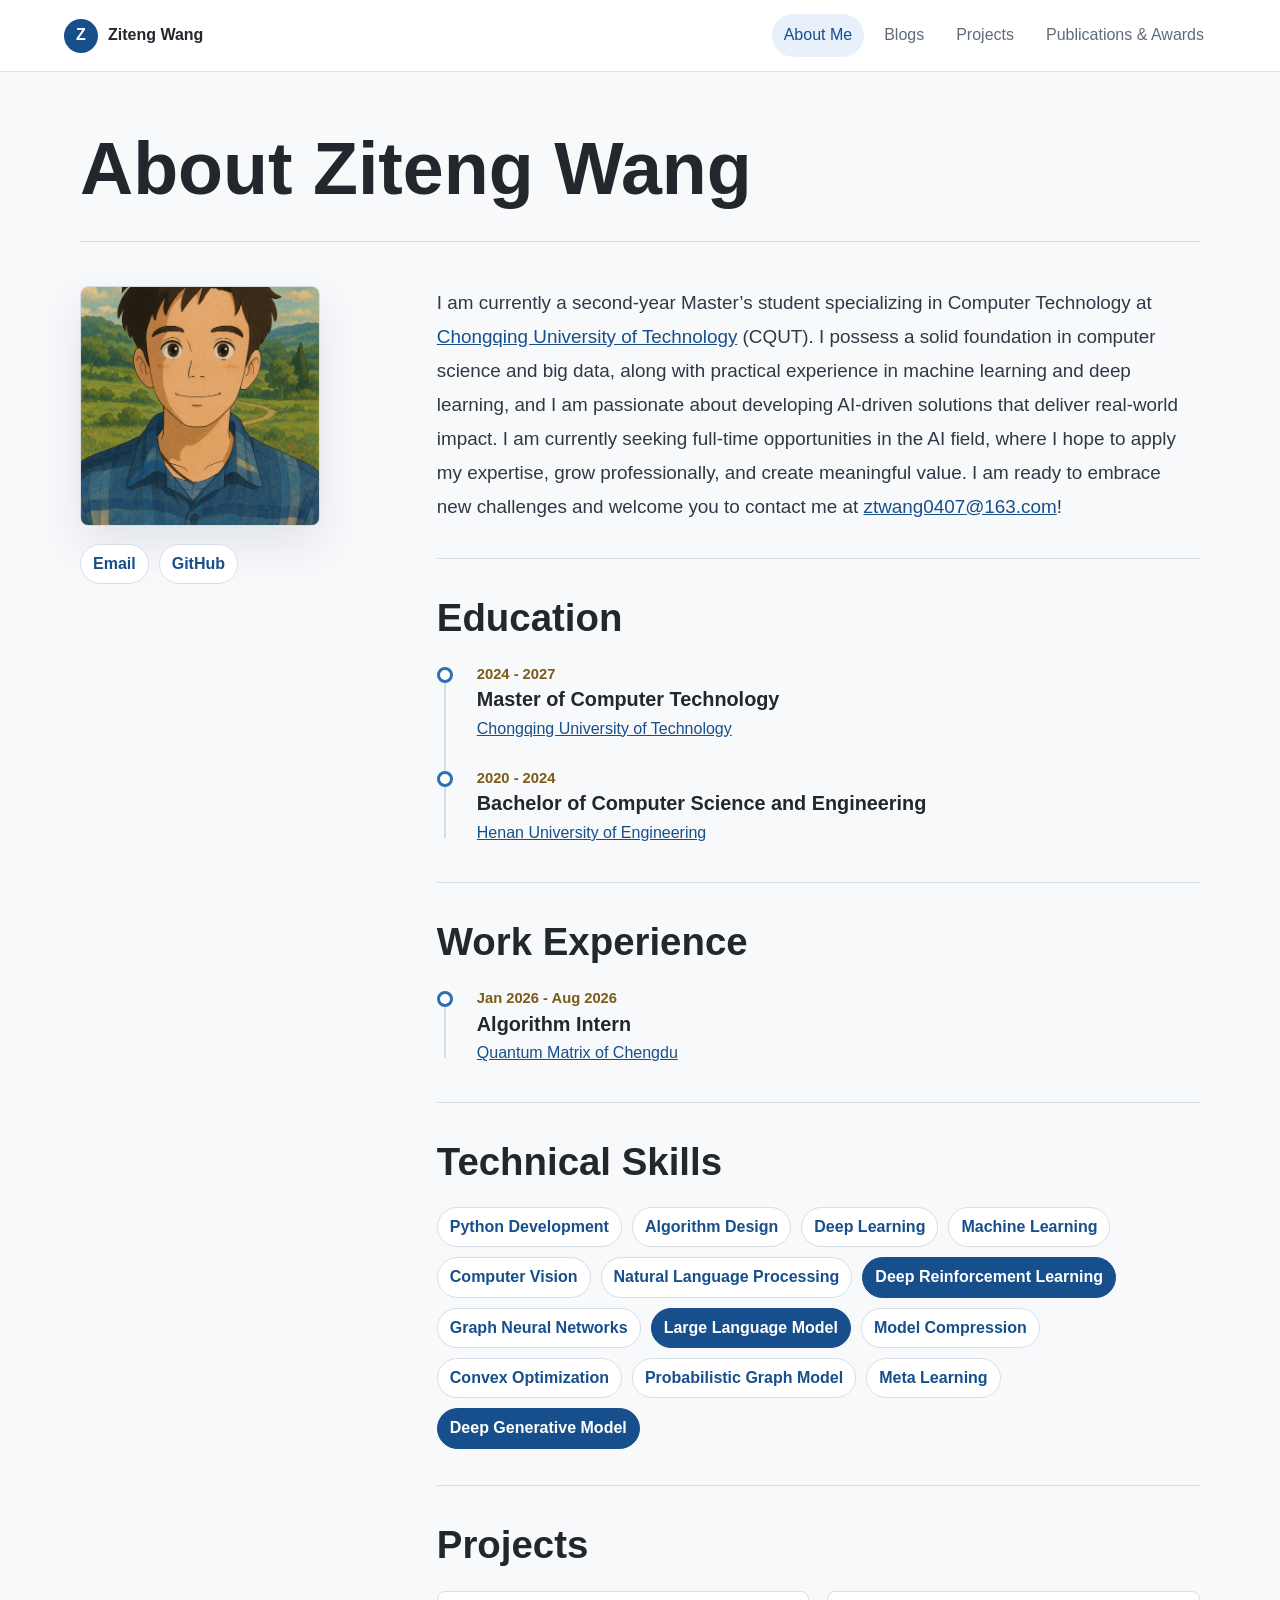
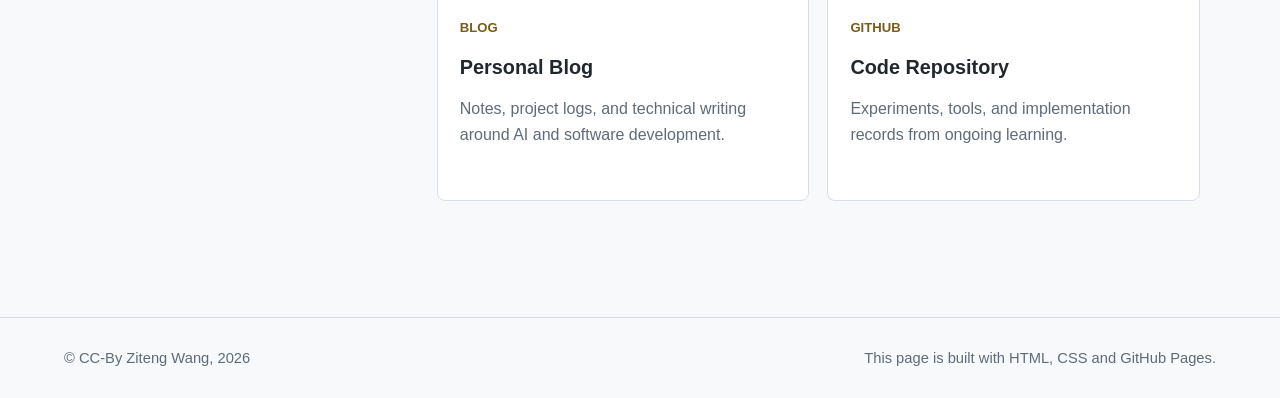
==== commit 64151845: "update publications and awards" ====
--- a/index.html
+++ b/index.html
@@ -18,7 +18,7 @@
         <a aria-current="page" href="index.html">About Me</a>
         <a href="articles.html">Blogs</a>
         <a href="#projects">Projects</a>
-        <a href="publish.html">Publish</a>
+        <a href="publish.html">Publications & Awards</a>
       </nav>
     </header>
 
--- a/assets/styles.css
+++ b/assets/styles.css
@@ -404,6 +404,48 @@
   margin-top: 16px;
 }
 
+.academic-page {
+  width: min(1120px, calc(100% - 36px));
+}
+
+.academic-layout {
+  display: grid;
+  gap: 34px;
+  padding: 44px 0 88px;
+}
+
+.academic-section {
+  padding: 0 0 34px;
+  border-bottom: 1px solid var(--line);
+}
+
+.academic-list {
+  display: grid;
+  gap: 18px;
+  margin-top: 22px;
+}
+
+.academic-placeholder {
+  padding: 22px 0 0;
+  border-top: 1px solid var(--line);
+}
+
+.academic-placeholder h3 {
+  color: var(--ink);
+}
+
+.academic-meta {
+  margin: 6px 0 0;
+  color: var(--gold);
+  font-weight: 850;
+}
+
+.academic-placeholder p:last-child {
+  max-width: 760px;
+  margin: 10px 0 0;
+  color: var(--muted);
+}
+
 .articles-hero {
   padding: clamp(54px, 8vw, 92px) 0 34px;
 }
@@ -620,6 +662,11 @@
   color: #343330;
 }
 
+.article ul,
+.article ol {
+  padding-left: 1.45rem;
+}
+
 .article a {
   color: var(--accent-dark);
   font-weight: 700;
@@ -642,6 +689,46 @@
 .article pre code {
   padding: 0;
   background: transparent;
+}
+
+.article table {
+  display: block;
+  width: 100%;
+  overflow-x: auto;
+  border-collapse: collapse;
+  margin: 24px 0;
+}
+
+.article th,
+.article td {
+  border: 1px solid var(--line);
+  padding: 10px 12px;
+  text-align: left;
+  vertical-align: top;
+}
+
+.article th {
+  color: var(--ink);
+  background: var(--accent-soft);
+  font-weight: 850;
+}
+
+.article tr:nth-child(even) td {
+  background: rgba(232, 241, 251, 0.45);
+}
+
+.article .mermaid {
+  overflow-x: auto;
+  margin: 24px 0;
+  padding: 16px;
+  border: 1px solid var(--line);
+  border-radius: var(--radius);
+  background: var(--surface);
+}
+
+.article .mermaid svg {
+  max-width: 100%;
+  height: auto;
 }
 
 .article blockquote {
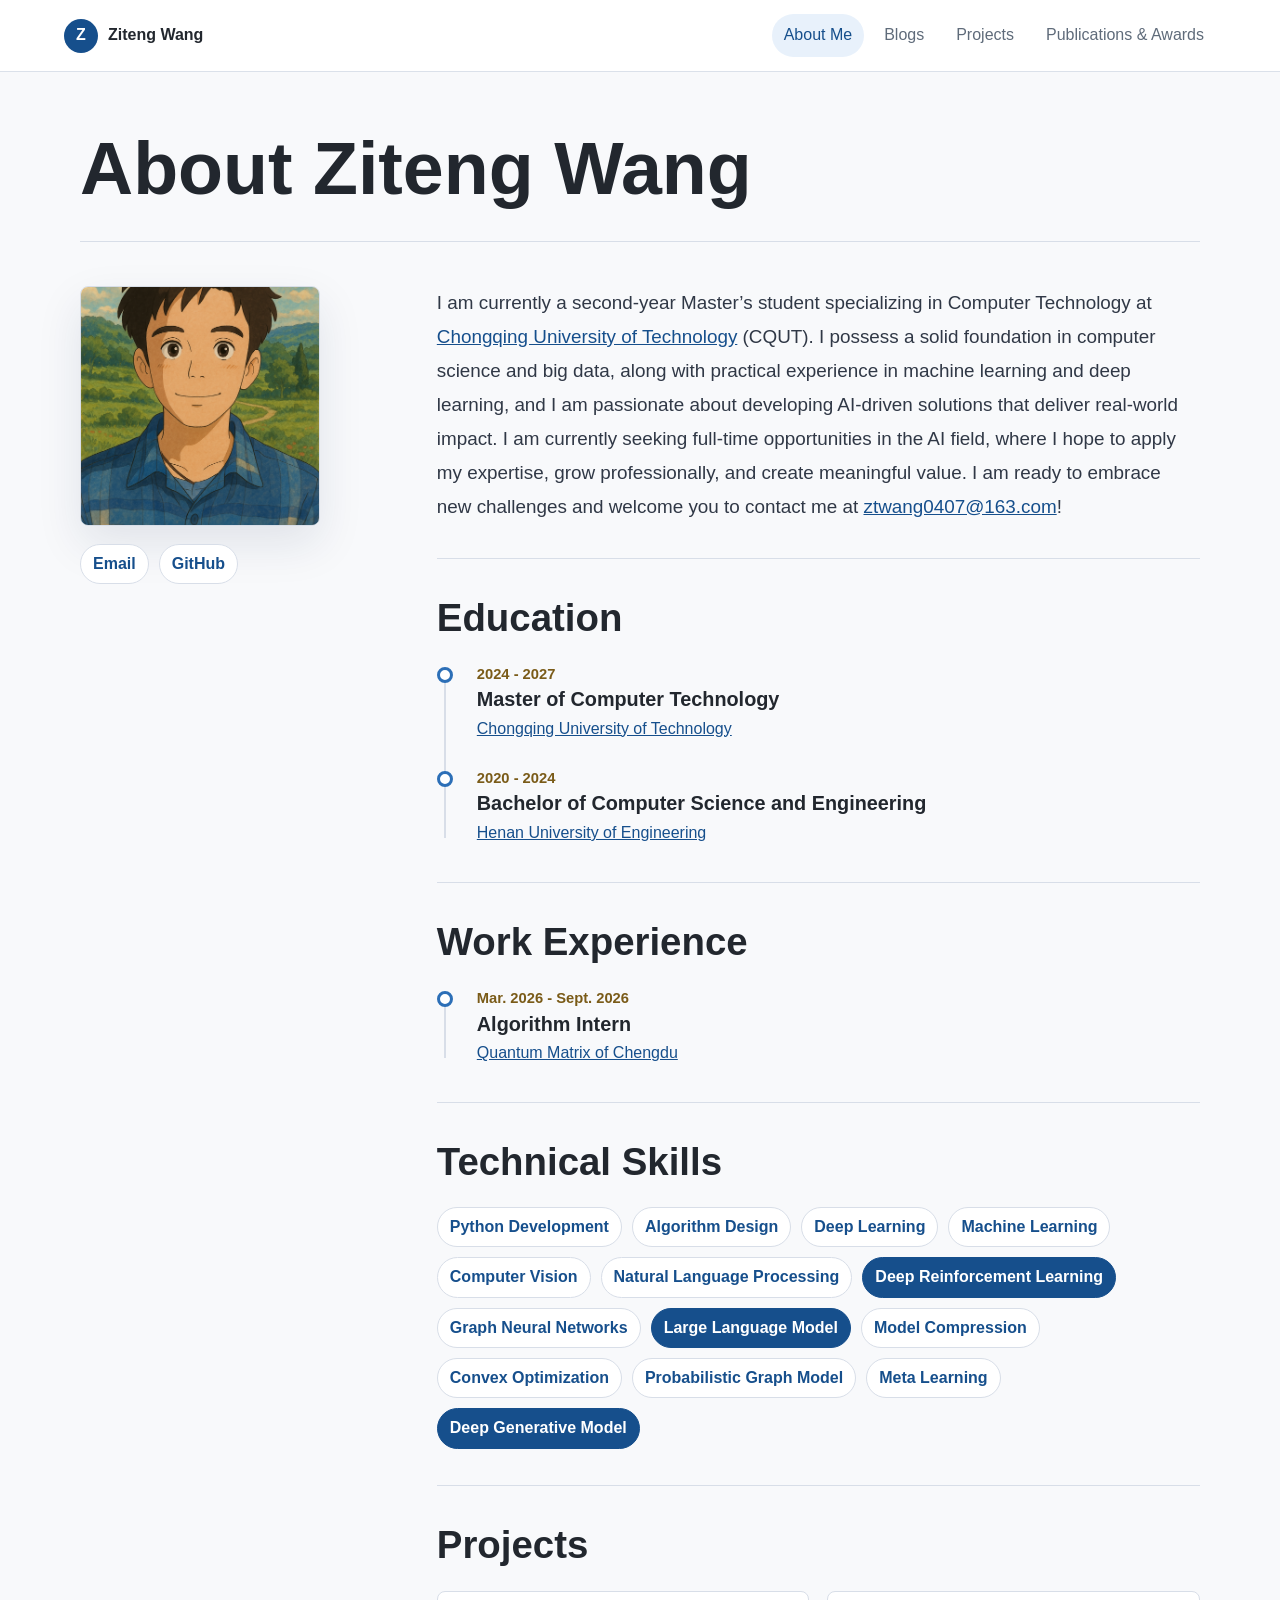
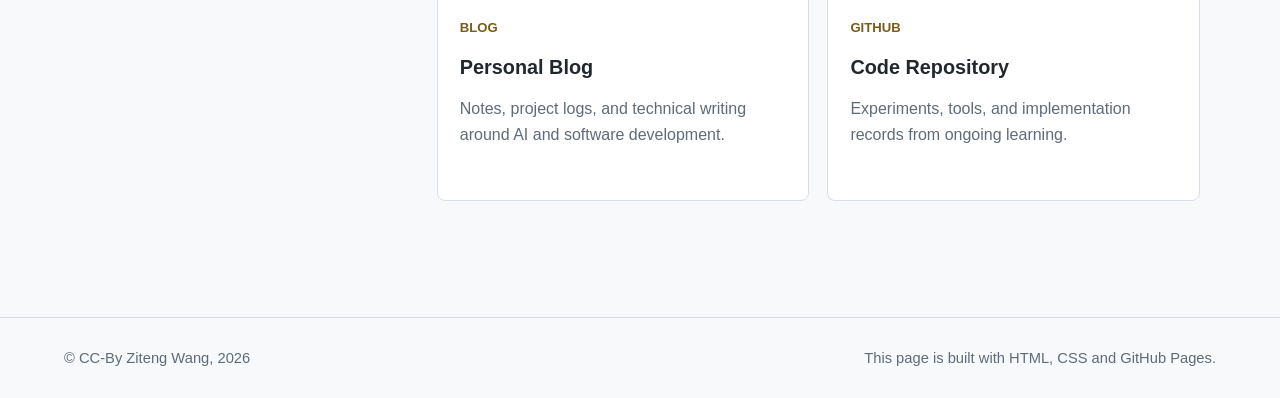
==== commit 6e6008a9: "Update timeline dates for internship experience" ====
--- a/index.html
+++ b/index.html
@@ -6,7 +6,7 @@
     <meta name="description" content="About Ziteng Wang.">
     <title>About Ziteng Wang</title>
     <link rel="icon" href="assets/images/icon.avif">
-    <link rel="stylesheet" href="assets/styles.css">
+    <link rel="stylesheet" href="assets/styles.css?v=20260615">
   </head>
   <body>
     <header class="site-header">
@@ -76,7 +76,7 @@
               <article class="timeline-item">
                 <span class="timeline-dot" aria-hidden="true"></span>
                 <div class="timeline-content">
-                  <div class="year">Jan 2026 - Aug 2026</div>
+                  <div class="year">Mar. 2026 - Sept. 2026</div>
                   <h3>Algorithm Intern</h3>
                   <p><a href="http://www.datamatrixai.com/#/index">Quantum Matrix of Chengdu</a></p>
                 </div>
